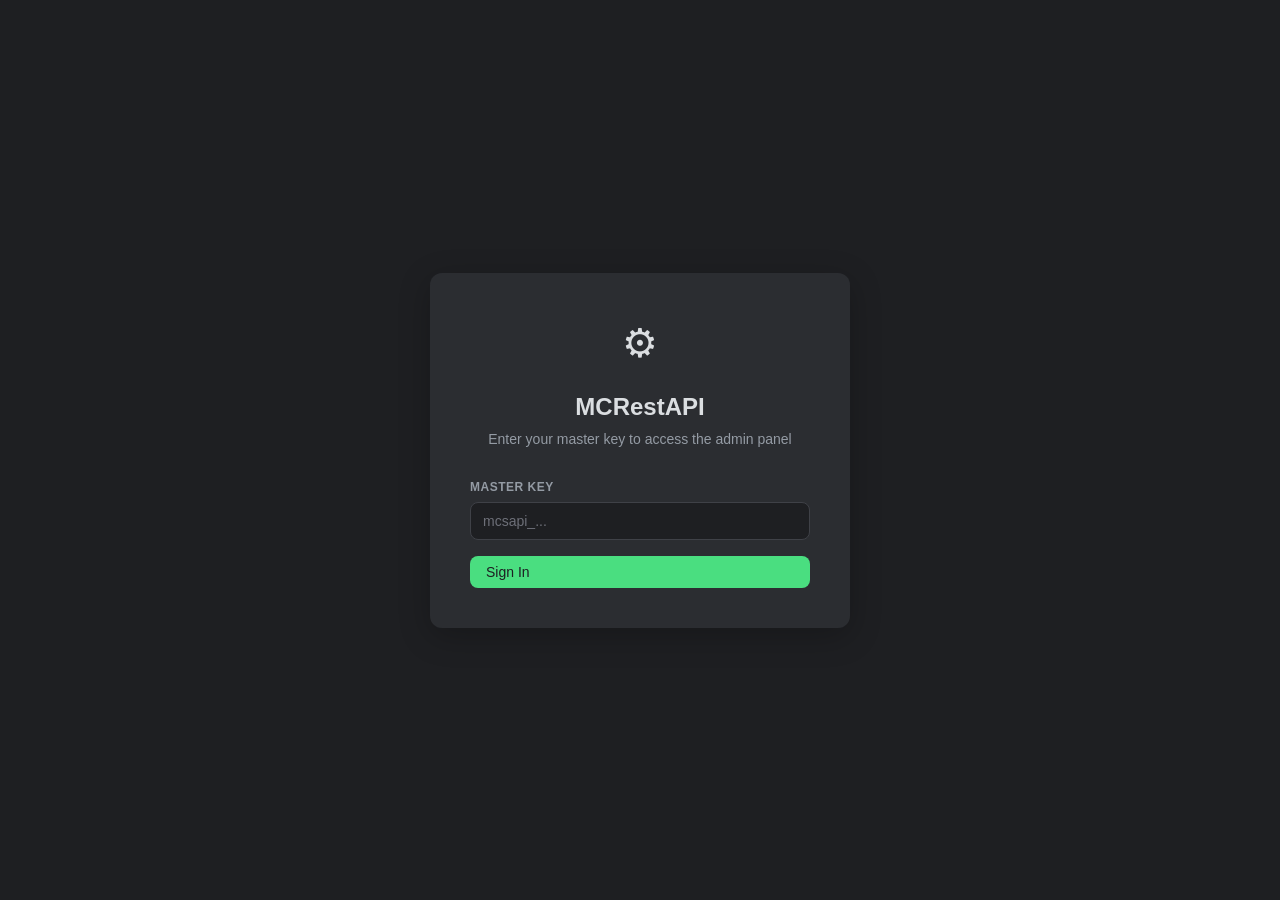
==== src/main/resources/assets/mcrestapi/admin/index.html @ 34cde66f "feat: add admin dashboard with multi-key auth, CORS and permissions - Multi-key system with SHA-256 " ====
<!DOCTYPE html>
<html lang="en">
<head>
  <meta charset="UTF-8">
  <meta name="viewport" content="width=device-width, initial-scale=1.0">
  <title>MCRestAPI — Admin</title>
  <link rel="stylesheet" href="style.css">
</head>
<body>

  <!-- Login Screen -->
  <div id="login-screen" class="login-screen">
    <div class="login-card">
      <div class="logo">&#9881;</div>
      <h1>MCRestAPI</h1>
      <p class="subtitle">Enter your master key to access the admin panel</p>
      <div class="form-group">
        <label for="master-key-input">Master Key</label>
        <input type="password" id="master-key-input" class="form-input" placeholder="mcsapi_..." autocomplete="off">
      </div>
      <button id="login-btn" class="btn btn-primary" style="width:100%">Sign In</button>
    </div>
  </div>

  <!-- App Layout -->
  <div id="app" class="app-layout hidden">
    <aside class="sidebar">
      <div class="sidebar-header">
        <span class="dot"></span>
        <h2>MCRestAPI</h2>
      </div>
      <nav class="sidebar-nav">
        <div class="sidebar-section">Management</div>
        <div class="nav-item active" data-page="keys">
          <span class="icon">&#128273;</span>
          <span>API Keys</span>
        </div>
        <div class="nav-item" data-page="cors">
          <span class="icon">&#127760;</span>
          <span>CORS</span>
        </div>
        <div class="nav-item" data-page="settings">
          <span class="icon">&#9881;</span>
          <span>Settings</span>
        </div>
      </nav>
      <div class="sidebar-footer">
        <button id="logout-btn" class="btn-logout">Sign Out</button>
      </div>
    </aside>

    <div class="main-content">
      <div class="main-header">
        <h1 id="page-title">API Keys</h1>
        <span id="page-badge" class="badge"></span>
      </div>

      <div class="content-area">

        <!-- Keys Page -->
        <div id="page-keys" class="page">
          <div class="card">
            <div class="card-header">
              <h3>API Keys</h3>
              <button id="create-key-btn" class="btn btn-primary btn-sm">+ Create Key</button>
            </div>
            <div class="table-container">
              <table>
                <thead>
                  <tr>
                    <th>Name</th>
                    <th>ID</th>
                    <th>Permissions</th>
                    <th>Created</th>
                    <th></th>
                  </tr>
                </thead>
                <tbody id="keys-table-body"></tbody>
              </table>
            </div>
            <div id="keys-empty" class="empty-state hidden">No API keys yet. Create one to get started.</div>
          </div>
        </div>

        <!-- CORS Page -->
        <div id="page-cors" class="page hidden">
          <div class="card">
            <div class="card-header">
              <h3>CORS Settings</h3>
            </div>
            <div class="toggle-row">
              <div>
                <div class="toggle-label">Enable CORS</div>
                <div class="toggle-desc">Allow cross-origin requests from specified origins</div>
              </div>
              <label class="toggle">
                <input type="checkbox" id="cors-toggle">
                <span class="toggle-slider"></span>
              </label>
            </div>
          </div>
          <div class="card">
            <div class="card-header">
              <h3>Allowed Origins</h3>
            </div>
            <div class="inline-form" style="margin-bottom: 16px;">
              <input type="text" id="cors-origin-input" class="form-input" placeholder="https://example.com">
              <button id="add-origin-btn" class="btn btn-primary btn-sm">Add</button>
            </div>
            <div id="cors-origins-list"></div>
            <div id="cors-empty" class="empty-state hidden">No origins configured. Add one above.</div>
          </div>
        </div>

        <!-- Settings Page -->
        <div id="page-settings" class="page hidden">
          <div class="card">
            <div class="card-header">
              <h3>Server Settings</h3>
            </div>
            <div class="toggle-row">
              <div>
                <div class="toggle-label">Swagger UI</div>
                <div class="toggle-desc">Enable the API documentation interface at /api/docs</div>
              </div>
              <label class="toggle">
                <input type="checkbox" id="swagger-toggle">
                <span class="toggle-slider"></span>
              </label>
            </div>
          </div>
          <div class="card">
            <div class="card-header">
              <h3>Server Info</h3>
            </div>
            <div id="settings-info"></div>
          </div>
        </div>

      </div>
    </div>
  </div>

  <!-- Create Key Modal -->
  <div id="create-key-modal" class="modal-overlay hidden">
    <div class="modal">
      <h2>Create API Key</h2>
      <div class="form-group">
        <label for="new-key-name">Name</label>
        <input type="text" id="new-key-name" class="form-input" placeholder="e.g. Dashboard, Bot...">
      </div>
      <div class="form-group">
        <label>Permissions</label>
        <div class="checkbox-group">
          <label class="checkbox-item">
            <input type="checkbox" value="*" id="perm-all"> All (*)
          </label>
          <label class="checkbox-item">
            <input type="checkbox" value="server.read" class="perm-single"> server.read
          </label>
          <label class="checkbox-item">
            <input type="checkbox" value="players.read" class="perm-single"> players.read
          </label>
          <label class="checkbox-item">
            <input type="checkbox" value="world.read" class="perm-single"> world.read
          </label>
          <label class="checkbox-item">
            <input type="checkbox" value="chat.read" class="perm-single"> chat.read
          </label>
          <label class="checkbox-item">
            <input type="checkbox" value="chat.stream" class="perm-single"> chat.stream
          </label>
          <label class="checkbox-item">
            <input type="checkbox" value="command.execute" class="perm-single"> command.execute
          </label>
        </div>
      </div>
      <div class="modal-actions">
        <button id="cancel-create-btn" class="btn btn-ghost">Cancel</button>
        <button id="confirm-create-btn" class="btn btn-primary">Create</button>
      </div>
    </div>
  </div>

  <!-- Key Created Modal -->
  <div id="key-created-modal" class="modal-overlay hidden">
    <div class="modal">
      <h2>Key Created</h2>
      <p class="text-muted">Copy this key now. It will not be shown again.</p>
      <div class="key-reveal">
        <code id="created-key-value"></code>
        <button class="btn btn-ghost btn-sm btn-copy" onclick="copyCreatedKey()">Copy</button>
      </div>
      <div class="modal-actions">
        <button id="close-created-btn" class="btn btn-primary">Done</button>
      </div>
    </div>
  </div>

  <!-- Edit Key Modal -->
  <div id="edit-key-modal" class="modal-overlay hidden">
    <div class="modal">
      <h2>Edit API Key</h2>
      <input type="hidden" id="edit-key-id">
      <div class="form-group">
        <label for="edit-key-name">Name</label>
        <input type="text" id="edit-key-name" class="form-input">
      </div>
      <div class="form-group">
        <label>Permissions</label>
        <div class="checkbox-group" id="edit-perms-group">
          <label class="checkbox-item">
            <input type="checkbox" value="*" id="edit-perm-all"> All (*)
          </label>
          <label class="checkbox-item">
            <input type="checkbox" value="server.read" class="edit-perm-single"> server.read
          </label>
          <label class="checkbox-item">
            <input type="checkbox" value="players.read" class="edit-perm-single"> players.read
          </label>
          <label class="checkbox-item">
            <input type="checkbox" value="world.read" class="edit-perm-single"> world.read
          </label>
          <label class="checkbox-item">
            <input type="checkbox" value="chat.read" class="edit-perm-single"> chat.read
          </label>
          <label class="checkbox-item">
            <input type="checkbox" value="chat.stream" class="edit-perm-single"> chat.stream
          </label>
          <label class="checkbox-item">
            <input type="checkbox" value="command.execute" class="edit-perm-single"> command.execute
          </label>
        </div>
      </div>
      <div class="modal-actions">
        <button id="cancel-edit-btn" class="btn btn-ghost">Cancel</button>
        <button id="confirm-edit-btn" class="btn btn-primary">Save</button>
      </div>
    </div>
  </div>

  <div class="toast-container" id="toast-container"></div>

  <script src="app.js"></script>
</body>
</html>
---- src/main/resources/assets/mcrestapi/admin/style.css ----
* {
  margin: 0;
  padding: 0;
  box-sizing: border-box;
}

:root {
  --bg-primary: #313338;
  --bg-secondary: #2b2d31;
  --bg-tertiary: #1e1f22;
  --bg-hover: #383a40;
  --bg-active: #404249;
  --text-primary: #dbdee1;
  --text-secondary: #949ba4;
  --text-muted: #6d6f78;
  --accent: #4ade80;
  --accent-hover: #22c55e;
  --accent-dim: rgba(74, 222, 128, 0.12);
  --danger: #ed4245;
  --danger-hover: #c93b3e;
  --warning: #fee75c;
  --border: #3f4147;
  --input-bg: #1e1f22;
  --shadow: rgba(0, 0, 0, 0.24);
  --radius: 8px;
  --radius-lg: 12px;
}

body {
  font-family: 'Segoe UI', 'Helvetica Neue', Arial, sans-serif;
  background: var(--bg-primary);
  color: var(--text-primary);
  min-height: 100vh;
  line-height: 1.5;
}

/* ─── Login Screen ────────────────────────── */

.login-screen {
  display: flex;
  align-items: center;
  justify-content: center;
  min-height: 100vh;
  background: var(--bg-tertiary);
}

.login-card {
  background: var(--bg-secondary);
  border-radius: var(--radius-lg);
  padding: 40px;
  width: 420px;
  box-shadow: 0 8px 32px var(--shadow);
}

.login-card h1 {
  font-size: 24px;
  font-weight: 700;
  text-align: center;
  margin-bottom: 4px;
}

.login-card .subtitle {
  color: var(--text-secondary);
  text-align: center;
  font-size: 14px;
  margin-bottom: 28px;
}

.login-card .logo {
  text-align: center;
  font-size: 40px;
  margin-bottom: 16px;
}

/* ─── Layout ──────────────────────────────── */

.app-layout {
  display: flex;
  min-height: 100vh;
}

.sidebar {
  width: 240px;
  background: var(--bg-secondary);
  display: flex;
  flex-direction: column;
  flex-shrink: 0;
}

.sidebar-header {
  padding: 16px;
  border-bottom: 1px solid var(--border);
  display: flex;
  align-items: center;
  gap: 10px;
  height: 56px;
}

.sidebar-header h2 {
  font-size: 15px;
  font-weight: 700;
  white-space: nowrap;
  overflow: hidden;
  text-overflow: ellipsis;
}

.sidebar-header .dot {
  width: 10px;
  height: 10px;
  border-radius: 50%;
  background: var(--accent);
  flex-shrink: 0;
}

.sidebar-nav {
  padding: 8px;
  flex: 1;
}

.sidebar-section {
  color: var(--text-muted);
  font-size: 11px;
  font-weight: 700;
  text-transform: uppercase;
  letter-spacing: 0.5px;
  padding: 16px 8px 4px;
}

.nav-item {
  display: flex;
  align-items: center;
  gap: 10px;
  padding: 8px 12px;
  border-radius: var(--radius);
  cursor: pointer;
  color: var(--text-secondary);
  font-size: 14px;
  font-weight: 500;
  transition: background 0.12s, color 0.12s;
}

.nav-item:hover {
  background: var(--bg-hover);
  color: var(--text-primary);
}

.nav-item.active {
  background: var(--bg-active);
  color: var(--text-primary);
}

.nav-item .icon {
  font-size: 18px;
  width: 24px;
  text-align: center;
  flex-shrink: 0;
}

.sidebar-footer {
  padding: 12px 16px;
  border-top: 1px solid var(--border);
}

.btn-logout {
  width: 100%;
  padding: 8px;
  background: transparent;
  border: 1px solid var(--border);
  border-radius: var(--radius);
  color: var(--text-secondary);
  font-size: 13px;
  cursor: pointer;
  transition: background 0.12s, color 0.12s, border-color 0.12s;
}

.btn-logout:hover {
  background: var(--danger);
  border-color: var(--danger);
  color: white;
}

/* ─── Main Content ────────────────────────── */

.main-content {
  flex: 1;
  display: flex;
  flex-direction: column;
  min-width: 0;
}

.main-header {
  height: 56px;
  padding: 0 24px;
  border-bottom: 1px solid var(--border);
  display: flex;
  align-items: center;
  gap: 12px;
  flex-shrink: 0;
}

.main-header h1 {
  font-size: 16px;
  font-weight: 700;
}

.main-header .badge {
  background: var(--accent-dim);
  color: var(--accent);
  font-size: 11px;
  font-weight: 700;
  padding: 2px 8px;
  border-radius: 99px;
}

.content-area {
  flex: 1;
  padding: 24px;
  overflow-y: auto;
}

/* ─── Cards ───────────────────────────────── */

.card {
  background: var(--bg-secondary);
  border-radius: var(--radius-lg);
  padding: 20px;
  margin-bottom: 16px;
  box-shadow: 0 1px 4px var(--shadow);
}

.card-header {
  display: flex;
  align-items: center;
  justify-content: space-between;
  margin-bottom: 16px;
}

.card-header h3 {
  font-size: 14px;
  font-weight: 700;
  text-transform: uppercase;
  letter-spacing: 0.5px;
  color: var(--text-secondary);
}

/* ─── Forms ───────────────────────────────── */

.form-group {
  margin-bottom: 16px;
}

.form-group label {
  display: block;
  font-size: 12px;
  font-weight: 700;
  text-transform: uppercase;
  letter-spacing: 0.5px;
  color: var(--text-secondary);
  margin-bottom: 6px;
}

.form-input {
  width: 100%;
  padding: 10px 12px;
  background: var(--input-bg);
  border: 1px solid var(--border);
  border-radius: var(--radius);
  color: var(--text-primary);
  font-size: 14px;
  font-family: inherit;
  outline: none;
  transition: border-color 0.2s;
}

.form-input:focus {
  border-color: var(--accent);
}

.form-input::placeholder {
  color: var(--text-muted);
}

/* ─── Buttons ─────────────────────────────── */

.btn {
  padding: 8px 16px;
  border-radius: var(--radius);
  font-size: 14px;
  font-weight: 500;
  font-family: inherit;
  border: none;
  cursor: pointer;
  transition: background 0.12s, opacity 0.12s;
  display: inline-flex;
  align-items: center;
  gap: 6px;
}

.btn:disabled {
  opacity: 0.5;
  cursor: not-allowed;
}

.btn-primary {
  background: var(--accent);
  color: #1e1f22;
}

.btn-primary:hover:not(:disabled) {
  background: var(--accent-hover);
}

.btn-danger {
  background: var(--danger);
  color: white;
}

.btn-danger:hover:not(:disabled) {
  background: var(--danger-hover);
}

.btn-ghost {
  background: transparent;
  color: var(--text-secondary);
  border: 1px solid var(--border);
}

.btn-ghost:hover:not(:disabled) {
  background: var(--bg-hover);
  color: var(--text-primary);
}

.btn-sm {
  padding: 5px 10px;
  font-size: 12px;
}

/* ─── Table ───────────────────────────────── */

.table-container {
  overflow-x: auto;
}

table {
  width: 100%;
  border-collapse: collapse;
}

th {
  text-align: left;
  font-size: 11px;
  font-weight: 700;
  text-transform: uppercase;
  letter-spacing: 0.5px;
  color: var(--text-muted);
  padding: 8px 12px;
  border-bottom: 1px solid var(--border);
}

td {
  padding: 12px;
  border-bottom: 1px solid var(--border);
  font-size: 14px;
}

tr:last-child td {
  border-bottom: none;
}

tr:hover td {
  background: var(--bg-hover);
}

/* ─── Tags / Permissions ──────────────────── */

.tag {
  display: inline-block;
  padding: 2px 8px;
  border-radius: 99px;
  font-size: 12px;
  font-weight: 500;
  background: var(--accent-dim);
  color: var(--accent);
  margin: 2px;
}

.tag.wildcard {
  background: rgba(254, 231, 92, 0.12);
  color: var(--warning);
}

/* ─── Toggle Switch ───────────────────────── */

.toggle-row {
  display: flex;
  align-items: center;
  justify-content: space-between;
  padding: 12px 0;
}

.toggle-row + .toggle-row {
  border-top: 1px solid var(--border);
}

.toggle-label {
  font-size: 14px;
  font-weight: 500;
}

.toggle-desc {
  font-size: 12px;
  color: var(--text-secondary);
  margin-top: 2px;
}

.toggle {
  position: relative;
  width: 44px;
  height: 24px;
  flex-shrink: 0;
}

.toggle input {
  opacity: 0;
  width: 0;
  height: 0;
}

.toggle-slider {
  position: absolute;
  inset: 0;
  background: var(--bg-active);
  border-radius: 99px;
  cursor: pointer;
  transition: background 0.2s;
}

.toggle-slider::before {
  content: '';
  position: absolute;
  width: 18px;
  height: 18px;
  left: 3px;
  bottom: 3px;
  background: white;
  border-radius: 50%;
  transition: transform 0.2s;
}

.toggle input:checked + .toggle-slider {
  background: var(--accent);
}

.toggle input:checked + .toggle-slider::before {
  transform: translateX(20px);
}

/* ─── Origin list ─────────────────────────── */

.origin-item {
  display: flex;
  align-items: center;
  justify-content: space-between;
  padding: 10px 12px;
  background: var(--bg-tertiary);
  border-radius: var(--radius);
  margin-bottom: 8px;
  font-size: 14px;
  font-family: 'SF Mono', 'Consolas', monospace;
}

/* ─── Modal ───────────────────────────────── */

.modal-overlay {
  position: fixed;
  inset: 0;
  background: rgba(0, 0, 0, 0.6);
  display: flex;
  align-items: center;
  justify-content: center;
  z-index: 1000;
}

.modal {
  background: var(--bg-secondary);
  border-radius: var(--radius-lg);
  padding: 24px;
  width: 480px;
  max-width: 90vw;
  box-shadow: 0 16px 48px var(--shadow);
}

.modal h2 {
  font-size: 18px;
  font-weight: 700;
  margin-bottom: 16px;
}

.modal-actions {
  display: flex;
  gap: 8px;
  justify-content: flex-end;
  margin-top: 20px;
}

/* ─── Key reveal ──────────────────────────── */

.key-reveal {
  background: var(--bg-tertiary);
  border: 1px solid var(--accent);
  border-radius: var(--radius);
  padding: 12px 16px;
  margin: 12px 0;
  display: flex;
  align-items: center;
  justify-content: space-between;
  gap: 12px;
}

.key-reveal code {
  font-family: 'SF Mono', 'Consolas', monospace;
  font-size: 13px;
  color: var(--accent);
  word-break: break-all;
}

.key-reveal .btn-copy {
  flex-shrink: 0;
}

/* ─── Checkbox group ──────────────────────── */

.checkbox-group {
  display: flex;
  flex-wrap: wrap;
  gap: 8px;
}

.checkbox-item {
  display: flex;
  align-items: center;
  gap: 6px;
  padding: 6px 12px;
  background: var(--bg-tertiary);
  border-radius: var(--radius);
  cursor: pointer;
  font-size: 13px;
  transition: background 0.12s;
}

.checkbox-item:hover {
  background: var(--bg-hover);
}

.checkbox-item input[type="checkbox"] {
  accent-color: var(--accent);
  width: 16px;
  height: 16px;
}

/* ─── Toast ───────────────────────────────── */

.toast-container {
  position: fixed;
  bottom: 24px;
  right: 24px;
  z-index: 2000;
  display: flex;
  flex-direction: column;
  gap: 8px;
}

.toast {
  padding: 12px 20px;
  border-radius: var(--radius);
  font-size: 14px;
  font-weight: 500;
  box-shadow: 0 4px 16px var(--shadow);
  animation: toastIn 0.3s ease;
}

.toast.success {
  background: var(--accent);
  color: #1e1f22;
}

.toast.error {
  background: var(--danger);
  color: white;
}

@keyframes toastIn {
  from {
    opacity: 0;
    transform: translateY(12px);
  }
  to {
    opacity: 1;
    transform: translateY(0);
  }
}

/* ─── Empty state ─────────────────────────── */

.empty-state {
  text-align: center;
  padding: 40px 20px;
  color: var(--text-muted);
  font-size: 14px;
}

/* ─── Utilities ───────────────────────────── */

.hidden {
  display: none !important;
}

.mono {
  font-family: 'SF Mono', 'Consolas', monospace;
}

.text-muted {
  color: var(--text-secondary);
  font-size: 12px;
}

.mt-8 {
  margin-top: 8px;
}

.inline-form {
  display: flex;
  gap: 8px;
}

.inline-form .form-input {
  flex: 1;
}
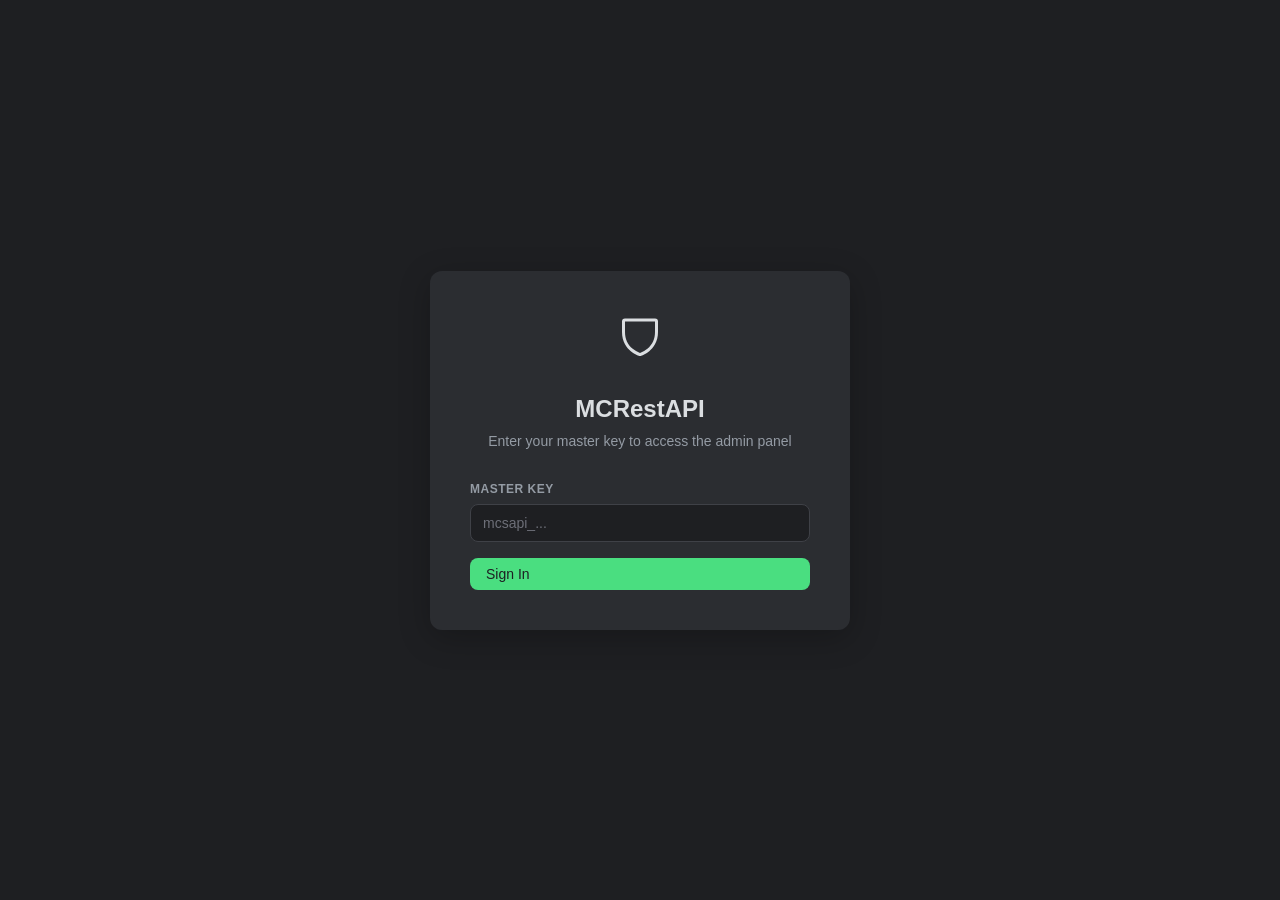
==== commit 0612730d: "style: add Phosphor icons, favicon and dashboard polish" ====
--- a/src/main/resources/assets/mcrestapi/admin/index.html
+++ b/src/main/resources/assets/mcrestapi/admin/index.html
@@ -4,6 +4,7 @@
   <meta charset="UTF-8">
   <meta name="viewport" content="width=device-width, initial-scale=1.0">
   <title>MCRestAPI — Admin</title>
+  <link rel="icon" type="image/png" href="favicon.png">
   <link rel="stylesheet" href="style.css">
 </head>
 <body>
@@ -11,7 +12,7 @@
   <!-- Login Screen -->
   <div id="login-screen" class="login-screen">
     <div class="login-card">
-      <div class="logo">&#9881;</div>
+      <div class="logo"><svg xmlns="http://www.w3.org/2000/svg" width="48" height="48" fill="currentColor" viewBox="0 0 256 256"><path d="M208,40H48A16,16,0,0,0,32,56v56c0,52.72,25.52,84.67,46.93,102.19,23.06,18.86,46,25.27,47,25.53a8,8,0,0,0,4.2,0c1-.26,23.91-6.67,47-25.53C198.48,196.67,224,164.72,224,112V56A16,16,0,0,0,208,40Zm0,72c0,37.07-13.66,67.16-40.6,89.42A129.3,129.3,0,0,1,128,223.62a128.25,128.25,0,0,1-38.92-21.81C61.82,179.51,48,149.3,48,112l0-56,160,0Z"></path></svg></div>
       <h1>MCRestAPI</h1>
       <p class="subtitle">Enter your master key to access the admin panel</p>
       <div class="form-group">
@@ -32,20 +33,20 @@
       <nav class="sidebar-nav">
         <div class="sidebar-section">Management</div>
         <div class="nav-item active" data-page="keys">
-          <span class="icon">&#128273;</span>
+          <span class="icon"><svg xmlns="http://www.w3.org/2000/svg" width="18" height="18" fill="currentColor" viewBox="0 0 256 256"><path d="M216.57,39.43A80,80,0,0,0,83.91,120.78L28.69,176A15.86,15.86,0,0,0,24,187.31V216a16,16,0,0,0,16,16H72a8,8,0,0,0,8-8V208H96a8,8,0,0,0,8-8V184h16a8,8,0,0,0,5.66-2.34l9.56-9.57A79.73,79.73,0,0,0,160,176h.1A80,80,0,0,0,216.57,39.43ZM224,98.1c-1.09,34.09-29.75,61.86-63.89,61.9H160a63.7,63.7,0,0,1-23.65-4.51,8,8,0,0,0-8.84,1.68L116.69,168H96a8,8,0,0,0-8,8v16H72a8,8,0,0,0-8,8v16H40V187.31l58.83-58.82a8,8,0,0,0,1.68-8.84A63.72,63.72,0,0,1,96,95.92c0-34.14,27.81-62.8,61.9-63.89A64,64,0,0,1,224,98.1ZM192,76a12,12,0,1,1-12-12A12,12,0,0,1,192,76Z"></path></svg></span>
           <span>API Keys</span>
         </div>
         <div class="nav-item" data-page="cors">
-          <span class="icon">&#127760;</span>
+          <span class="icon"><svg xmlns="http://www.w3.org/2000/svg" width="18" height="18" fill="currentColor" viewBox="0 0 256 256"><path d="M128,24h0A104,104,0,1,0,232,128,104.12,104.12,0,0,0,128,24Zm88,104a87.61,87.61,0,0,1-3.33,24H174.16a157.44,157.44,0,0,0,0-48h38.51A87.61,87.61,0,0,1,216,128ZM102,168H154a115.11,115.11,0,0,1-26,45A115.27,115.27,0,0,1,102,168Zm-3.9-16a140.84,140.84,0,0,1,0-48h59.88a140.84,140.84,0,0,1,0,48ZM40,128a87.61,87.61,0,0,1,3.33-24H81.84a157.44,157.44,0,0,0,0,48H43.33A87.61,87.61,0,0,1,40,128ZM154,88H102a115.11,115.11,0,0,1,26-45A115.27,115.27,0,0,1,154,88Zm52.33,0H170.71a135.28,135.28,0,0,0-22.3-45.6A88.29,88.29,0,0,1,206.37,88ZM107.59,42.4A135.28,135.28,0,0,0,85.29,88H49.63A88.29,88.29,0,0,1,107.59,42.4ZM49.63,168H85.29a135.28,135.28,0,0,0,22.3,45.6A88.29,88.29,0,0,1,49.63,168Zm98.78,45.6a135.28,135.28,0,0,0,22.3-45.6h35.66A88.29,88.29,0,0,1,148.41,213.6Z"></path></svg></span>
           <span>CORS</span>
         </div>
         <div class="nav-item" data-page="settings">
-          <span class="icon">&#9881;</span>
+          <span class="icon"><svg xmlns="http://www.w3.org/2000/svg" width="18" height="18" fill="currentColor" viewBox="0 0 256 256"><path d="M128,80a48,48,0,1,0,48,48A48.05,48.05,0,0,0,128,80Zm0,80a32,32,0,1,1,32-32A32,32,0,0,1,128,160Zm88-29.84q.06-2.16,0-4.32l14.92-18.64a8,8,0,0,0,1.48-7.06,107.21,107.21,0,0,0-10.88-26.25,8,8,0,0,0-6-3.93l-23.72-2.64q-1.48-1.56-3-3L186,40.54a8,8,0,0,0-3.94-6,107.71,107.71,0,0,0-26.25-10.87,8,8,0,0,0-7.06,1.49L130.16,40Q128,40,125.84,40L107.2,25.11a8,8,0,0,0-7.06-1.48A107.6,107.6,0,0,0,73.89,34.51a8,8,0,0,0-3.93,6L67.32,64.27q-1.56,1.49-3,3L40.54,70a8,8,0,0,0-6,3.94,107.71,107.71,0,0,0-10.87,26.25,8,8,0,0,0,1.49,7.06L40,125.84Q40,128,40,130.16L25.11,148.8a8,8,0,0,0-1.48,7.06,107.21,107.21,0,0,0,10.88,26.25,8,8,0,0,0,6,3.93l23.72,2.64q1.49,1.56,3,3L70,215.46a8,8,0,0,0,3.94,6,107.71,107.71,0,0,0,26.25,10.87,8,8,0,0,0,7.06-1.49L125.84,216q2.16.06,4.32,0l18.64,14.92a8,8,0,0,0,7.06,1.48,107.21,107.21,0,0,0,26.25-10.88,8,8,0,0,0,3.93-6l2.64-23.72q1.56-1.48,3-3L215.46,186a8,8,0,0,0,6-3.94,107.71,107.71,0,0,0,10.87-26.25,8,8,0,0,0-1.49-7.06Zm-16.1-6.5a73.93,73.93,0,0,1,0,8.68,8,8,0,0,0,1.74,5.48l14.19,17.73a91.57,91.57,0,0,1-6.23,15L187,173.11a8,8,0,0,0-5.1,2.64,74.11,74.11,0,0,1-6.14,6.14,8,8,0,0,0-2.64,5.1l-2.51,22.58a91.32,91.32,0,0,1-15,6.23l-17.74-14.19a8,8,0,0,0-5-1.75h-.48a73.93,73.93,0,0,1-8.68,0,8,8,0,0,0-5.48,1.74L100.45,215.8a91.57,91.57,0,0,1-15-6.23L82.89,187a8,8,0,0,0-2.64-5.1,74.11,74.11,0,0,1-6.14-6.14,8,8,0,0,0-5.1-2.64L46.43,170.6a91.32,91.32,0,0,1-6.23-15l14.19-17.74a8,8,0,0,0,1.74-5.48,73.93,73.93,0,0,1,0-8.68,8,8,0,0,0-1.74-5.48L40.2,100.45a91.57,91.57,0,0,1,6.23-15L69,82.89a8,8,0,0,0,5.1-2.64,74.11,74.11,0,0,1,6.14-6.14A8,8,0,0,0,82.89,69L85.4,46.43a91.32,91.32,0,0,1,15-6.23l17.74,14.19a8,8,0,0,0,5.48,1.74,73.93,73.93,0,0,1,8.68,0,8,8,0,0,0,5.48-1.74L155.55,40.2a91.57,91.57,0,0,1,15,6.23L173.11,69a8,8,0,0,0,2.64,5.1,74.11,74.11,0,0,1,6.14,6.14,8,8,0,0,0,5.1,2.64l22.58,2.51a91.32,91.32,0,0,1,6.23,15l-14.19,17.74A8,8,0,0,0,199.87,123.66Z"></path></svg></span>
           <span>Settings</span>
         </div>
       </nav>
       <div class="sidebar-footer">
-        <button id="logout-btn" class="btn-logout">Sign Out</button>
+        <button id="logout-btn" class="btn-logout"><svg xmlns="http://www.w3.org/2000/svg" width="14" height="14" fill="currentColor" viewBox="0 0 256 256"><path d="M120,216a8,8,0,0,1-8,8H48a8,8,0,0,1-8-8V40a8,8,0,0,1,8-8h64a8,8,0,0,1,0,16H56V208h56A8,8,0,0,1,120,216Zm109.66-93.66-40-40a8,8,0,0,0-11.32,11.32L204.69,120H112a8,8,0,0,0,0,16h92.69l-26.35,26.34a8,8,0,0,0,11.32,11.32l40-40A8,8,0,0,0,229.66,122.34Z"></path></svg> Sign Out</button>
       </div>
     </aside>
 
@@ -62,7 +63,7 @@
           <div class="card">
             <div class="card-header">
               <h3>API Keys</h3>
-              <button id="create-key-btn" class="btn btn-primary btn-sm">+ Create Key</button>
+              <button id="create-key-btn" class="btn btn-primary btn-sm"><svg xmlns="http://www.w3.org/2000/svg" width="14" height="14" fill="currentColor" viewBox="0 0 256 256"><path d="M224,128a8,8,0,0,1-8,8H136v80a8,8,0,0,1-16,0V136H40a8,8,0,0,1,0-16h80V40a8,8,0,0,1,16,0v80h80A8,8,0,0,1,224,128Z"></path></svg> Create Key</button>
             </div>
             <div class="table-container">
               <table>
@@ -189,7 +190,7 @@
       <p class="text-muted">Copy this key now. It will not be shown again.</p>
       <div class="key-reveal">
         <code id="created-key-value"></code>
-        <button class="btn btn-ghost btn-sm btn-copy" onclick="copyCreatedKey()">Copy</button>
+        <button class="btn btn-ghost btn-sm btn-copy" onclick="copyCreatedKey()"><svg xmlns="http://www.w3.org/2000/svg" width="14" height="14" fill="currentColor" viewBox="0 0 256 256"><path d="M216,32H88a8,8,0,0,0-8,8V80H40a8,8,0,0,0-8,8V216a8,8,0,0,0,8,8H168a8,8,0,0,0,8-8V176h40a8,8,0,0,0,8-8V40A8,8,0,0,0,216,32ZM160,208H48V96H160Zm48-48H176V88a8,8,0,0,0-8-8H96V48H208Z"></path></svg> Copy</button>
       </div>
       <div class="modal-actions">
         <button id="close-created-btn" class="btn btn-primary">Done</button>
--- a/src/main/resources/assets/mcrestapi/admin/style.css
+++ b/src/main/resources/assets/mcrestapi/admin/style.css
@@ -171,6 +171,10 @@
   font-size: 13px;
   cursor: pointer;
   transition: background 0.12s, color 0.12s, border-color 0.12s;
+  display: inline-flex;
+  align-items: center;
+  justify-content: center;
+  gap: 6px;
 }
 
 .btn-logout:hover {
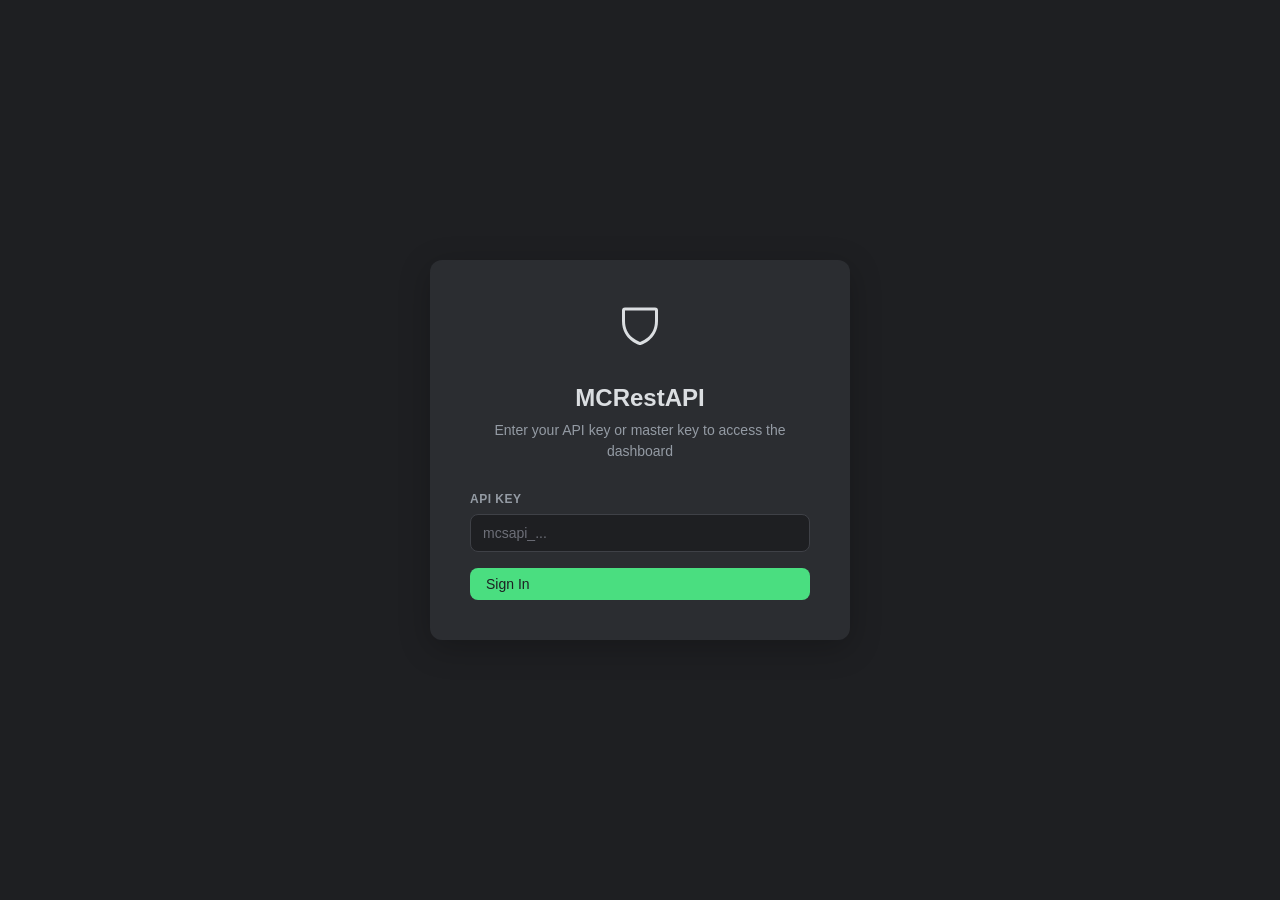
==== commit 052870e3: "feat: add full monitoring dashboard with server stats, players, world, chat and console - Add dashbo" ====
--- a/src/main/resources/assets/mcrestapi/admin/index.html
+++ b/src/main/resources/assets/mcrestapi/admin/index.html
@@ -3,9 +3,12 @@
 <head>
   <meta charset="UTF-8">
   <meta name="viewport" content="width=device-width, initial-scale=1.0">
-  <title>MCRestAPI — Admin</title>
+  <title>MCRestAPI — Dashboard</title>
   <link rel="icon" type="image/png" href="favicon.png">
-  <link rel="stylesheet" href="style.css">
+  <link rel="stylesheet" href="css/base.css">
+  <link rel="stylesheet" href="css/layout.css">
+  <link rel="stylesheet" href="css/components.css">
+  <link rel="stylesheet" href="css/pages.css">
 </head>
 <body>
 
@@ -14,9 +17,9 @@
     <div class="login-card">
       <div class="logo"><svg xmlns="http://www.w3.org/2000/svg" width="48" height="48" fill="currentColor" viewBox="0 0 256 256"><path d="M208,40H48A16,16,0,0,0,32,56v56c0,52.72,25.52,84.67,46.93,102.19,23.06,18.86,46,25.27,47,25.53a8,8,0,0,0,4.2,0c1-.26,23.91-6.67,47-25.53C198.48,196.67,224,164.72,224,112V56A16,16,0,0,0,208,40Zm0,72c0,37.07-13.66,67.16-40.6,89.42A129.3,129.3,0,0,1,128,223.62a128.25,128.25,0,0,1-38.92-21.81C61.82,179.51,48,149.3,48,112l0-56,160,0Z"></path></svg></div>
       <h1>MCRestAPI</h1>
-      <p class="subtitle">Enter your master key to access the admin panel</p>
-      <div class="form-group">
-        <label for="master-key-input">Master Key</label>
+      <p class="subtitle">Enter your API key or master key to access the dashboard</p>
+      <div class="form-group">
+        <label for="master-key-input">API Key</label>
         <input type="password" id="master-key-input" class="form-input" placeholder="mcsapi_..." autocomplete="off">
       </div>
       <button id="login-btn" class="btn btn-primary" style="width:100%">Sign In</button>
@@ -31,39 +34,88 @@
         <h2>MCRestAPI</h2>
       </div>
       <nav class="sidebar-nav">
-        <div class="sidebar-section">Management</div>
-        <div class="nav-item active" data-page="keys">
-          <span class="icon"><svg xmlns="http://www.w3.org/2000/svg" width="18" height="18" fill="currentColor" viewBox="0 0 256 256"><path d="M216.57,39.43A80,80,0,0,0,83.91,120.78L28.69,176A15.86,15.86,0,0,0,24,187.31V216a16,16,0,0,0,16,16H72a8,8,0,0,0,8-8V208H96a8,8,0,0,0,8-8V184h16a8,8,0,0,0,5.66-2.34l9.56-9.57A79.73,79.73,0,0,0,160,176h.1A80,80,0,0,0,216.57,39.43ZM224,98.1c-1.09,34.09-29.75,61.86-63.89,61.9H160a63.7,63.7,0,0,1-23.65-4.51,8,8,0,0,0-8.84,1.68L116.69,168H96a8,8,0,0,0-8,8v16H72a8,8,0,0,0-8,8v16H40V187.31l58.83-58.82a8,8,0,0,0,1.68-8.84A63.72,63.72,0,0,1,96,95.92c0-34.14,27.81-62.8,61.9-63.89A64,64,0,0,1,224,98.1ZM192,76a12,12,0,1,1-12-12A12,12,0,0,1,192,76Z"></path></svg></span>
+        <div class="sidebar-section">Monitoring</div>
+        <div class="nav-item active" data-page="dashboard">
+          <span class="icon"><svg xmlns="http://www.w3.org/2000/svg" width="18" height="18" fill="currentColor" viewBox="0 0 256 256"><path d="M136,80v43.37l36.88,20.48a8,8,0,1,1-7.76,14L124.24,134.4A8,8,0,0,1,120,128V80a8,8,0,0,1,16,0Zm-8-48A96,96,0,1,0,224,128,96.11,96.11,0,0,0,128,32Zm0,176a80,80,0,1,1,80-80A80.09,80.09,0,0,1,128,208Z"/></svg></span>
+          <span>Dashboard</span>
+        </div>
+        <div class="nav-item" data-page="players">
+          <span class="icon"><svg xmlns="http://www.w3.org/2000/svg" width="18" height="18" fill="currentColor" viewBox="0 0 256 256"><path d="M117.25,157.92a60,60,0,1,0-66.5,0A95.83,95.83,0,0,0,3.53,195.63a8,8,0,1,0,13.4,8.74,80,80,0,0,1,134.14,0,8,8,0,0,0,13.4-8.74A95.83,95.83,0,0,0,117.25,157.92ZM40,108a44,44,0,1,1,44,44A44.05,44.05,0,0,1,40,108Zm210.14,98.7a8,8,0,0,1-11.07-2.33A79.83,79.83,0,0,0,172,168a8,8,0,0,1,0-16,44,44,0,1,0-16.34-84.87,8,8,0,1,1-5.94-14.85,60,60,0,0,1,55.53,105.64,95.83,95.83,0,0,1,47.22,37.71A8,8,0,0,1,250.14,206.7Z"/></svg></span>
+          <span>Players</span>
+        </div>
+        <div class="nav-item" data-page="world">
+          <span class="icon"><svg xmlns="http://www.w3.org/2000/svg" width="18" height="18" fill="currentColor" viewBox="0 0 256 256"><path d="M128,24h0A104,104,0,1,0,232,128,104.12,104.12,0,0,0,128,24Zm88,104a87.61,87.61,0,0,1-3.33,24H174.16a157.44,157.44,0,0,0,0-48h38.51A87.61,87.61,0,0,1,216,128ZM102,168H154a115.11,115.11,0,0,1-26,45A115.27,115.27,0,0,1,102,168Zm-3.9-16a140.84,140.84,0,0,1,0-48h59.88a140.84,140.84,0,0,1,0,48ZM40,128a87.61,87.61,0,0,1,3.33-24H81.84a157.44,157.44,0,0,0,0,48H43.33A87.61,87.61,0,0,1,40,128ZM154,88H102a115.11,115.11,0,0,1,26-45A115.27,115.27,0,0,1,154,88Zm52.33,0H170.71a135.28,135.28,0,0,0-22.3-45.6A88.29,88.29,0,0,1,206.37,88ZM107.59,42.4A135.28,135.28,0,0,0,85.29,88H49.63A88.29,88.29,0,0,1,107.59,42.4ZM49.63,168H85.29a135.28,135.28,0,0,0,22.3,45.6A88.29,88.29,0,0,1,49.63,168Zm98.78,45.6a135.28,135.28,0,0,0,22.3-45.6h35.66A88.29,88.29,0,0,1,148.41,213.6Z"/></svg></span>
+          <span>World</span>
+        </div>
+
+        <div class="sidebar-section">Live</div>
+        <div class="nav-item" data-page="chat">
+          <span class="icon"><svg xmlns="http://www.w3.org/2000/svg" width="18" height="18" fill="currentColor" viewBox="0 0 256 256"><path d="M216,48H40A16,16,0,0,0,24,64V224a15.84,15.84,0,0,0,9.25,14.5A16.05,16.05,0,0,0,40,240a15.89,15.89,0,0,0,10.25-3.78l.09-.07L83,208H216a16,16,0,0,0,16-16V64A16,16,0,0,0,216,48ZM216,192H80a8,8,0,0,0-5.23,1.95L40,224V64H216Z"/></svg></span>
+          <span>Chat</span>
+        </div>
+        <div class="nav-item" data-page="console">
+          <span class="icon"><svg xmlns="http://www.w3.org/2000/svg" width="18" height="18" fill="currentColor" viewBox="0 0 256 256"><path d="M120,137,48.07,177.34a8,8,0,0,1-8.14-13.77L100.37,128,39.93,92.43a8,8,0,0,1,8.14-13.77L120,119V128ZM216,184H120a8,8,0,0,0,0,16h96a8,8,0,0,0,0-16Z"/></svg></span>
+          <span>Console</span>
+        </div>
+
+        <div class="sidebar-section">Administration</div>
+        <div class="nav-item" data-page="keys">
+          <span class="icon"><svg xmlns="http://www.w3.org/2000/svg" width="18" height="18" fill="currentColor" viewBox="0 0 256 256"><path d="M216.57,39.43A80,80,0,0,0,83.91,120.78L28.69,176A15.86,15.86,0,0,0,24,187.31V216a16,16,0,0,0,16,16H72a8,8,0,0,0,8-8V208H96a8,8,0,0,0,8-8V184h16a8,8,0,0,0,5.66-2.34l9.56-9.57A79.73,79.73,0,0,0,160,176h.1A80,80,0,0,0,216.57,39.43ZM224,98.1c-1.09,34.09-29.75,61.86-63.89,61.9H160a63.7,63.7,0,0,1-23.65-4.51,8,8,0,0,0-8.84,1.68L116.69,168H96a8,8,0,0,0-8,8v16H72a8,8,0,0,0-8,8v16H40V187.31l58.83-58.82a8,8,0,0,0,1.68-8.84A63.72,63.72,0,0,1,96,95.92c0-34.14,27.81-62.8,61.9-63.89A64,64,0,0,1,224,98.1ZM192,76a12,12,0,1,1-12-12A12,12,0,0,1,192,76Z"/></svg></span>
           <span>API Keys</span>
         </div>
         <div class="nav-item" data-page="cors">
-          <span class="icon"><svg xmlns="http://www.w3.org/2000/svg" width="18" height="18" fill="currentColor" viewBox="0 0 256 256"><path d="M128,24h0A104,104,0,1,0,232,128,104.12,104.12,0,0,0,128,24Zm88,104a87.61,87.61,0,0,1-3.33,24H174.16a157.44,157.44,0,0,0,0-48h38.51A87.61,87.61,0,0,1,216,128ZM102,168H154a115.11,115.11,0,0,1-26,45A115.27,115.27,0,0,1,102,168Zm-3.9-16a140.84,140.84,0,0,1,0-48h59.88a140.84,140.84,0,0,1,0,48ZM40,128a87.61,87.61,0,0,1,3.33-24H81.84a157.44,157.44,0,0,0,0,48H43.33A87.61,87.61,0,0,1,40,128ZM154,88H102a115.11,115.11,0,0,1,26-45A115.27,115.27,0,0,1,154,88Zm52.33,0H170.71a135.28,135.28,0,0,0-22.3-45.6A88.29,88.29,0,0,1,206.37,88ZM107.59,42.4A135.28,135.28,0,0,0,85.29,88H49.63A88.29,88.29,0,0,1,107.59,42.4ZM49.63,168H85.29a135.28,135.28,0,0,0,22.3,45.6A88.29,88.29,0,0,1,49.63,168Zm98.78,45.6a135.28,135.28,0,0,0,22.3-45.6h35.66A88.29,88.29,0,0,1,148.41,213.6Z"></path></svg></span>
+          <span class="icon"><svg xmlns="http://www.w3.org/2000/svg" width="18" height="18" fill="currentColor" viewBox="0 0 256 256"><path d="M128,24h0A104,104,0,1,0,232,128,104.12,104.12,0,0,0,128,24Zm88,104a87.61,87.61,0,0,1-3.33,24H174.16a157.44,157.44,0,0,0,0-48h38.51A87.61,87.61,0,0,1,216,128ZM102,168H154a115.11,115.11,0,0,1-26,45A115.27,115.27,0,0,1,102,168Zm-3.9-16a140.84,140.84,0,0,1,0-48h59.88a140.84,140.84,0,0,1,0,48ZM40,128a87.61,87.61,0,0,1,3.33-24H81.84a157.44,157.44,0,0,0,0,48H43.33A87.61,87.61,0,0,1,40,128ZM154,88H102a115.11,115.11,0,0,1,26-45A115.27,115.27,0,0,1,154,88Z"/></svg></span>
           <span>CORS</span>
         </div>
         <div class="nav-item" data-page="settings">
-          <span class="icon"><svg xmlns="http://www.w3.org/2000/svg" width="18" height="18" fill="currentColor" viewBox="0 0 256 256"><path d="M128,80a48,48,0,1,0,48,48A48.05,48.05,0,0,0,128,80Zm0,80a32,32,0,1,1,32-32A32,32,0,0,1,128,160Zm88-29.84q.06-2.16,0-4.32l14.92-18.64a8,8,0,0,0,1.48-7.06,107.21,107.21,0,0,0-10.88-26.25,8,8,0,0,0-6-3.93l-23.72-2.64q-1.48-1.56-3-3L186,40.54a8,8,0,0,0-3.94-6,107.71,107.71,0,0,0-26.25-10.87,8,8,0,0,0-7.06,1.49L130.16,40Q128,40,125.84,40L107.2,25.11a8,8,0,0,0-7.06-1.48A107.6,107.6,0,0,0,73.89,34.51a8,8,0,0,0-3.93,6L67.32,64.27q-1.56,1.49-3,3L40.54,70a8,8,0,0,0-6,3.94,107.71,107.71,0,0,0-10.87,26.25,8,8,0,0,0,1.49,7.06L40,125.84Q40,128,40,130.16L25.11,148.8a8,8,0,0,0-1.48,7.06,107.21,107.21,0,0,0,10.88,26.25,8,8,0,0,0,6,3.93l23.72,2.64q1.49,1.56,3,3L70,215.46a8,8,0,0,0,3.94,6,107.71,107.71,0,0,0,26.25,10.87,8,8,0,0,0,7.06-1.49L125.84,216q2.16.06,4.32,0l18.64,14.92a8,8,0,0,0,7.06,1.48,107.21,107.21,0,0,0,26.25-10.88,8,8,0,0,0,3.93-6l2.64-23.72q1.56-1.48,3-3L215.46,186a8,8,0,0,0,6-3.94,107.71,107.71,0,0,0,10.87-26.25,8,8,0,0,0-1.49-7.06Zm-16.1-6.5a73.93,73.93,0,0,1,0,8.68,8,8,0,0,0,1.74,5.48l14.19,17.73a91.57,91.57,0,0,1-6.23,15L187,173.11a8,8,0,0,0-5.1,2.64,74.11,74.11,0,0,1-6.14,6.14,8,8,0,0,0-2.64,5.1l-2.51,22.58a91.32,91.32,0,0,1-15,6.23l-17.74-14.19a8,8,0,0,0-5-1.75h-.48a73.93,73.93,0,0,1-8.68,0,8,8,0,0,0-5.48,1.74L100.45,215.8a91.57,91.57,0,0,1-15-6.23L82.89,187a8,8,0,0,0-2.64-5.1,74.11,74.11,0,0,1-6.14-6.14,8,8,0,0,0-5.1-2.64L46.43,170.6a91.32,91.32,0,0,1-6.23-15l14.19-17.74a8,8,0,0,0,1.74-5.48,73.93,73.93,0,0,1,0-8.68,8,8,0,0,0-1.74-5.48L40.2,100.45a91.57,91.57,0,0,1,6.23-15L69,82.89a8,8,0,0,0,5.1-2.64,74.11,74.11,0,0,1,6.14-6.14A8,8,0,0,0,82.89,69L85.4,46.43a91.32,91.32,0,0,1,15-6.23l17.74,14.19a8,8,0,0,0,5.48,1.74,73.93,73.93,0,0,1,8.68,0,8,8,0,0,0,5.48-1.74L155.55,40.2a91.57,91.57,0,0,1,15,6.23L173.11,69a8,8,0,0,0,2.64,5.1,74.11,74.11,0,0,1,6.14,6.14,8,8,0,0,0,5.1,2.64l22.58,2.51a91.32,91.32,0,0,1,6.23,15l-14.19,17.74A8,8,0,0,0,199.87,123.66Z"></path></svg></span>
+          <span class="icon"><svg xmlns="http://www.w3.org/2000/svg" width="18" height="18" fill="currentColor" viewBox="0 0 256 256"><path d="M128,80a48,48,0,1,0,48,48A48.05,48.05,0,0,0,128,80Zm0,80a32,32,0,1,1,32-32A32,32,0,0,1,128,160Zm88-29.84q.06-2.16,0-4.32l14.92-18.64a8,8,0,0,0,1.48-7.06,107.21,107.21,0,0,0-10.88-26.25,8,8,0,0,0-6-3.93l-23.72-2.64q-1.48-1.56-3-3L186,40.54a8,8,0,0,0-3.94-6,107.71,107.71,0,0,0-26.25-10.87,8,8,0,0,0-7.06,1.49L130.16,40Q128,40,125.84,40L107.2,25.11a8,8,0,0,0-7.06-1.48A107.6,107.6,0,0,0,73.89,34.51a8,8,0,0,0-3.93,6L67.32,64.27q-1.56,1.49-3,3L40.54,70a8,8,0,0,0-6,3.94,107.71,107.71,0,0,0-10.87,26.25,8,8,0,0,0,1.49,7.06L40,125.84Q40,128,40,130.16L25.11,148.8a8,8,0,0,0-1.48,7.06,107.21,107.21,0,0,0,10.88,26.25,8,8,0,0,0,6,3.93l23.72,2.64q1.49,1.56,3,3L70,215.46a8,8,0,0,0,3.94,6,107.71,107.71,0,0,0,26.25,10.87,8,8,0,0,0,7.06-1.49L125.84,216q2.16.06,4.32,0l18.64,14.92a8,8,0,0,0,7.06,1.48,107.21,107.21,0,0,0,26.25-10.88,8,8,0,0,0,3.93-6l2.64-23.72q1.56-1.48,3-3L215.46,186a8,8,0,0,0,6-3.94,107.71,107.71,0,0,0,10.87-26.25,8,8,0,0,0-1.49-7.06ZM199.87,123.66a73.93,73.93,0,0,1,0,8.68,8,8,0,0,0,1.74,5.48l14.19,17.73a91.57,91.57,0,0,1-6.23,15L187,173.11a8,8,0,0,0-5.1,2.64,74.11,74.11,0,0,1-6.14,6.14,8,8,0,0,0-2.64,5.1l-2.51,22.58a91.32,91.32,0,0,1-15,6.23l-17.74-14.19a8,8,0,0,0-5-1.75h-.48a73.93,73.93,0,0,1-8.68,0,8,8,0,0,0-5.48,1.74L100.45,215.8a91.57,91.57,0,0,1-15-6.23L82.89,187a8,8,0,0,0-2.64-5.1,74.11,74.11,0,0,1-6.14-6.14,8,8,0,0,0-5.1-2.64L46.43,170.6a91.32,91.32,0,0,1-6.23-15l14.19-17.74a8,8,0,0,0,1.74-5.48,73.93,73.93,0,0,1,0-8.68,8,8,0,0,0-1.74-5.48L40.2,100.45a91.57,91.57,0,0,1,6.23-15L69,82.89a8,8,0,0,0,5.1-2.64,74.11,74.11,0,0,1,6.14-6.14A8,8,0,0,0,82.89,69L85.4,46.43a91.32,91.32,0,0,1,15-6.23l17.74,14.19a8,8,0,0,0,5.48,1.74,73.93,73.93,0,0,1,8.68,0,8,8,0,0,0,5.48-1.74L155.55,40.2a91.57,91.57,0,0,1,15,6.23L173.11,69a8,8,0,0,0,2.64,5.1,74.11,74.11,0,0,1,6.14,6.14,8,8,0,0,0,5.1,2.64l22.58,2.51a91.32,91.32,0,0,1,6.23,15l-14.19,17.74A8,8,0,0,0,199.87,123.66Z"/></svg></span>
           <span>Settings</span>
         </div>
       </nav>
       <div class="sidebar-footer">
-        <button id="logout-btn" class="btn-logout"><svg xmlns="http://www.w3.org/2000/svg" width="14" height="14" fill="currentColor" viewBox="0 0 256 256"><path d="M120,216a8,8,0,0,1-8,8H48a8,8,0,0,1-8-8V40a8,8,0,0,1,8-8h64a8,8,0,0,1,0,16H56V208h56A8,8,0,0,1,120,216Zm109.66-93.66-40-40a8,8,0,0,0-11.32,11.32L204.69,120H112a8,8,0,0,0,0,16h92.69l-26.35,26.34a8,8,0,0,0,11.32,11.32l40-40A8,8,0,0,0,229.66,122.34Z"></path></svg> Sign Out</button>
+        <button id="logout-btn" class="btn-logout"><svg xmlns="http://www.w3.org/2000/svg" width="14" height="14" fill="currentColor" viewBox="0 0 256 256"><path d="M120,216a8,8,0,0,1-8,8H48a8,8,0,0,1-8-8V40a8,8,0,0,1,8-8h64a8,8,0,0,1,0,16H56V208h56A8,8,0,0,1,120,216Zm109.66-93.66-40-40a8,8,0,0,0-11.32,11.32L204.69,120H112a8,8,0,0,0,0,16h92.69l-26.35,26.34a8,8,0,0,0,11.32,11.32l40-40A8,8,0,0,0,229.66,122.34Z"/></svg> Sign Out</button>
       </div>
     </aside>
 
     <div class="main-content">
       <div class="main-header">
-        <h1 id="page-title">API Keys</h1>
+        <h1 id="page-title">Dashboard</h1>
         <span id="page-badge" class="badge"></span>
       </div>
 
       <div class="content-area">
 
+        <!-- Dashboard Page -->
+        <div id="page-dashboard" class="page">
+          <div id="dashboard-content"></div>
+        </div>
+
+        <!-- Players Page -->
+        <div id="page-players" class="page hidden">
+          <div id="players-content"></div>
+        </div>
+
+        <!-- World Page -->
+        <div id="page-world" class="page hidden">
+          <div id="world-content"></div>
+        </div>
+
+        <!-- Chat Page -->
+        <div id="page-chat" class="page hidden">
+          <div id="chat-content"></div>
+        </div>
+
+        <!-- Console Page -->
+        <div id="page-console" class="page hidden">
+          <div id="console-content"></div>
+        </div>
+
         <!-- Keys Page -->
-        <div id="page-keys" class="page">
+        <div id="page-keys" class="page hidden">
           <div class="card">
             <div class="card-header">
               <h3>API Keys</h3>
-              <button id="create-key-btn" class="btn btn-primary btn-sm"><svg xmlns="http://www.w3.org/2000/svg" width="14" height="14" fill="currentColor" viewBox="0 0 256 256"><path d="M224,128a8,8,0,0,1-8,8H136v80a8,8,0,0,1-16,0V136H40a8,8,0,0,1,0-16h80V40a8,8,0,0,1,16,0v80h80A8,8,0,0,1,224,128Z"></path></svg> Create Key</button>
+              <button id="create-key-btn" class="btn btn-primary btn-sm"><svg xmlns="http://www.w3.org/2000/svg" width="14" height="14" fill="currentColor" viewBox="0 0 256 256"><path d="M224,128a8,8,0,0,1-8,8H136v80a8,8,0,0,1-16,0V136H40a8,8,0,0,1,0-16h80V40a8,8,0,0,1,16,0v80h80A8,8,0,0,1,224,128Z"/></svg> Create Key</button>
             </div>
             <div class="table-container">
               <table>
@@ -153,27 +205,13 @@
       <div class="form-group">
         <label>Permissions</label>
         <div class="checkbox-group">
-          <label class="checkbox-item">
-            <input type="checkbox" value="*" id="perm-all"> All (*)
-          </label>
-          <label class="checkbox-item">
-            <input type="checkbox" value="server.read" class="perm-single"> server.read
-          </label>
-          <label class="checkbox-item">
-            <input type="checkbox" value="players.read" class="perm-single"> players.read
-          </label>
-          <label class="checkbox-item">
-            <input type="checkbox" value="world.read" class="perm-single"> world.read
-          </label>
-          <label class="checkbox-item">
-            <input type="checkbox" value="chat.read" class="perm-single"> chat.read
-          </label>
-          <label class="checkbox-item">
-            <input type="checkbox" value="chat.stream" class="perm-single"> chat.stream
-          </label>
-          <label class="checkbox-item">
-            <input type="checkbox" value="command.execute" class="perm-single"> command.execute
-          </label>
+          <label class="checkbox-item"><input type="checkbox" value="*" id="perm-all"> All (*)</label>
+          <label class="checkbox-item"><input type="checkbox" value="server.read" class="perm-single"> server.read</label>
+          <label class="checkbox-item"><input type="checkbox" value="players.read" class="perm-single"> players.read</label>
+          <label class="checkbox-item"><input type="checkbox" value="world.read" class="perm-single"> world.read</label>
+          <label class="checkbox-item"><input type="checkbox" value="chat.read" class="perm-single"> chat.read</label>
+          <label class="checkbox-item"><input type="checkbox" value="chat.stream" class="perm-single"> chat.stream</label>
+          <label class="checkbox-item"><input type="checkbox" value="command.execute" class="perm-single"> command.execute</label>
         </div>
       </div>
       <div class="modal-actions">
@@ -190,7 +228,7 @@
       <p class="text-muted">Copy this key now. It will not be shown again.</p>
       <div class="key-reveal">
         <code id="created-key-value"></code>
-        <button class="btn btn-ghost btn-sm btn-copy" onclick="copyCreatedKey()"><svg xmlns="http://www.w3.org/2000/svg" width="14" height="14" fill="currentColor" viewBox="0 0 256 256"><path d="M216,32H88a8,8,0,0,0-8,8V80H40a8,8,0,0,0-8,8V216a8,8,0,0,0,8,8H168a8,8,0,0,0,8-8V176h40a8,8,0,0,0,8-8V40A8,8,0,0,0,216,32ZM160,208H48V96H160Zm48-48H176V88a8,8,0,0,0-8-8H96V48H208Z"></path></svg> Copy</button>
+        <button class="btn btn-ghost btn-sm btn-copy" onclick="KeysPage.copyCreatedKey()"><svg xmlns="http://www.w3.org/2000/svg" width="14" height="14" fill="currentColor" viewBox="0 0 256 256"><path d="M216,32H88a8,8,0,0,0-8,8V80H40a8,8,0,0,0-8,8V216a8,8,0,0,0,8,8H168a8,8,0,0,0,8-8V176h40a8,8,0,0,0,8-8V40A8,8,0,0,0,216,32ZM160,208H48V96H160Zm48-48H176V88a8,8,0,0,0-8-8H96V48H208Z"/></svg> Copy</button>
       </div>
       <div class="modal-actions">
         <button id="close-created-btn" class="btn btn-primary">Done</button>
@@ -210,27 +248,13 @@
       <div class="form-group">
         <label>Permissions</label>
         <div class="checkbox-group" id="edit-perms-group">
-          <label class="checkbox-item">
-            <input type="checkbox" value="*" id="edit-perm-all"> All (*)
-          </label>
-          <label class="checkbox-item">
-            <input type="checkbox" value="server.read" class="edit-perm-single"> server.read
-          </label>
-          <label class="checkbox-item">
-            <input type="checkbox" value="players.read" class="edit-perm-single"> players.read
-          </label>
-          <label class="checkbox-item">
-            <input type="checkbox" value="world.read" class="edit-perm-single"> world.read
-          </label>
-          <label class="checkbox-item">
-            <input type="checkbox" value="chat.read" class="edit-perm-single"> chat.read
-          </label>
-          <label class="checkbox-item">
-            <input type="checkbox" value="chat.stream" class="edit-perm-single"> chat.stream
-          </label>
-          <label class="checkbox-item">
-            <input type="checkbox" value="command.execute" class="edit-perm-single"> command.execute
-          </label>
+          <label class="checkbox-item"><input type="checkbox" value="*" id="edit-perm-all"> All (*)</label>
+          <label class="checkbox-item"><input type="checkbox" value="server.read" class="edit-perm-single"> server.read</label>
+          <label class="checkbox-item"><input type="checkbox" value="players.read" class="edit-perm-single"> players.read</label>
+          <label class="checkbox-item"><input type="checkbox" value="world.read" class="edit-perm-single"> world.read</label>
+          <label class="checkbox-item"><input type="checkbox" value="chat.read" class="edit-perm-single"> chat.read</label>
+          <label class="checkbox-item"><input type="checkbox" value="chat.stream" class="edit-perm-single"> chat.stream</label>
+          <label class="checkbox-item"><input type="checkbox" value="command.execute" class="edit-perm-single"> command.execute</label>
         </div>
       </div>
       <div class="modal-actions">
@@ -242,6 +266,17 @@
 
   <div class="toast-container" id="toast-container"></div>
 
-  <script src="app.js"></script>
+  <!-- Scripts (order matters: api & utils first, then page modules, then app router) -->
+  <script src="js/api.js"></script>
+  <script src="js/utils.js"></script>
+  <script src="js/dashboard.js"></script>
+  <script src="js/players.js"></script>
+  <script src="js/world.js"></script>
+  <script src="js/chat.js"></script>
+  <script src="js/console.js"></script>
+  <script src="js/keys.js"></script>
+  <script src="js/cors.js"></script>
+  <script src="js/settings.js"></script>
+  <script src="js/app.js"></script>
 </body>
 </html>
--- a/src/main/resources/assets/mcrestapi/admin/css/base.css
+++ b/src/main/resources/assets/mcrestapi/admin/css/base.css
@@ -0,0 +1,45 @@
+* {
+  margin: 0;
+  padding: 0;
+  box-sizing: border-box;
+}
+
+:root {
+  --bg-primary: #313338;
+  --bg-secondary: #2b2d31;
+  --bg-tertiary: #1e1f22;
+  --bg-hover: #383a40;
+  --bg-active: #404249;
+  --text-primary: #dbdee1;
+  --text-secondary: #949ba4;
+  --text-muted: #6d6f78;
+  --accent: #4ade80;
+  --accent-hover: #22c55e;
+  --accent-dim: rgba(74, 222, 128, 0.12);
+  --danger: #ed4245;
+  --danger-hover: #c93b3e;
+  --warning: #fee75c;
+  --warning-dim: rgba(254, 231, 92, 0.12);
+  --info: #5865f2;
+  --info-dim: rgba(88, 101, 242, 0.12);
+  --border: #3f4147;
+  --input-bg: #1e1f22;
+  --shadow: rgba(0, 0, 0, 0.24);
+  --radius: 8px;
+  --radius-lg: 12px;
+}
+
+body {
+  font-family: 'Segoe UI', 'Helvetica Neue', Arial, sans-serif;
+  background: var(--bg-primary);
+  color: var(--text-primary);
+  min-height: 100vh;
+  line-height: 1.5;
+}
+
+a { color: var(--accent); text-decoration: none; }
+a:hover { text-decoration: underline; }
+
+.hidden { display: none !important; }
+.mono { font-family: 'SF Mono', 'Consolas', 'Fira Code', monospace; }
+.text-muted { color: var(--text-secondary); font-size: 12px; }
--- a/src/main/resources/assets/mcrestapi/admin/css/layout.css
+++ b/src/main/resources/assets/mcrestapi/admin/css/layout.css
@@ -0,0 +1,212 @@
+/* ─── Login Screen ────────────────────────── */
+
+.login-screen {
+  display: flex;
+  align-items: center;
+  justify-content: center;
+  min-height: 100vh;
+  background: var(--bg-tertiary);
+}
+
+.login-card {
+  background: var(--bg-secondary);
+  border-radius: var(--radius-lg);
+  padding: 40px;
+  width: 420px;
+  box-shadow: 0 8px 32px var(--shadow);
+}
+
+.login-card h1 {
+  font-size: 24px;
+  font-weight: 700;
+  text-align: center;
+  margin-bottom: 4px;
+}
+
+.login-card .subtitle {
+  color: var(--text-secondary);
+  text-align: center;
+  font-size: 14px;
+  margin-bottom: 28px;
+}
+
+.login-card .logo {
+  text-align: center;
+  font-size: 40px;
+  margin-bottom: 16px;
+}
+
+/* ─── App Layout ─────────────────────────── */
+
+.app-layout {
+  display: flex;
+  min-height: 100vh;
+}
+
+/* ─── Sidebar ────────────────────────────── */
+
+.sidebar {
+  width: 240px;
+  background: var(--bg-secondary);
+  display: flex;
+  flex-direction: column;
+  flex-shrink: 0;
+}
+
+.sidebar-header {
+  padding: 16px;
+  border-bottom: 1px solid var(--border);
+  display: flex;
+  align-items: center;
+  gap: 10px;
+  height: 56px;
+}
+
+.sidebar-header h2 {
+  font-size: 15px;
+  font-weight: 700;
+  white-space: nowrap;
+  overflow: hidden;
+  text-overflow: ellipsis;
+}
+
+.sidebar-header .dot {
+  width: 10px;
+  height: 10px;
+  border-radius: 50%;
+  background: var(--accent);
+  flex-shrink: 0;
+}
+
+.sidebar-nav {
+  padding: 8px;
+  flex: 1;
+  overflow-y: auto;
+}
+
+.sidebar-section {
+  color: var(--text-muted);
+  font-size: 11px;
+  font-weight: 700;
+  text-transform: uppercase;
+  letter-spacing: 0.5px;
+  padding: 16px 8px 4px;
+}
+
+.nav-item {
+  display: flex;
+  align-items: center;
+  gap: 10px;
+  padding: 8px 12px;
+  border-radius: var(--radius);
+  cursor: pointer;
+  color: var(--text-secondary);
+  font-size: 14px;
+  font-weight: 500;
+  transition: background 0.12s, color 0.12s;
+}
+
+.nav-item:hover {
+  background: var(--bg-hover);
+  color: var(--text-primary);
+}
+
+.nav-item.active {
+  background: var(--bg-active);
+  color: var(--text-primary);
+}
+
+.nav-item .icon {
+  width: 24px;
+  text-align: center;
+  flex-shrink: 0;
+  display: flex;
+  align-items: center;
+  justify-content: center;
+}
+
+.sidebar-footer {
+  padding: 12px 16px;
+  border-top: 1px solid var(--border);
+}
+
+.btn-logout {
+  width: 100%;
+  padding: 8px;
+  background: transparent;
+  border: 1px solid var(--border);
+  border-radius: var(--radius);
+  color: var(--text-secondary);
+  font-size: 13px;
+  cursor: pointer;
+  transition: background 0.12s, color 0.12s, border-color 0.12s;
+  display: inline-flex;
+  align-items: center;
+  justify-content: center;
+  gap: 6px;
+}
+
+.btn-logout:hover {
+  background: var(--danger);
+  border-color: var(--danger);
+  color: white;
+}
+
+/* ─── Main Content ───────────────────────── */
+
+.main-content {
+  flex: 1;
+  display: flex;
+  flex-direction: column;
+  min-width: 0;
+}
+
+.main-header {
+  height: 56px;
+  padding: 0 24px;
+  border-bottom: 1px solid var(--border);
+  display: flex;
+  align-items: center;
+  gap: 12px;
+  flex-shrink: 0;
+}
+
+.main-header h1 {
+  font-size: 16px;
+  font-weight: 700;
+}
+
+.main-header .badge {
+  background: var(--accent-dim);
+  color: var(--accent);
+  font-size: 11px;
+  font-weight: 700;
+  padding: 2px 8px;
+  border-radius: 99px;
+}
+
+.content-area {
+  flex: 1;
+  padding: 24px;
+  overflow-y: auto;
+}
+
+/* ─── Grid System ────────────────────────── */
+
+.grid {
+  display: grid;
+  gap: 16px;
+}
+
+.grid-2 { grid-template-columns: repeat(2, 1fr); }
+.grid-3 { grid-template-columns: repeat(3, 1fr); }
+.grid-4 { grid-template-columns: repeat(4, 1fr); }
+
+@media (max-width: 1200px) {
+  .grid-4 { grid-template-columns: repeat(2, 1fr); }
+  .grid-3 { grid-template-columns: repeat(2, 1fr); }
+}
+
+@media (max-width: 800px) {
+  .grid-2, .grid-3, .grid-4 { grid-template-columns: 1fr; }
+}
--- a/src/main/resources/assets/mcrestapi/admin/css/components.css
+++ b/src/main/resources/assets/mcrestapi/admin/css/components.css
@@ -0,0 +1,455 @@
+/* ─── Cards ───────────────────────────────── */
+
+.card {
+  background: var(--bg-secondary);
+  border-radius: var(--radius-lg);
+  padding: 20px;
+  margin-bottom: 16px;
+  box-shadow: 0 1px 4px var(--shadow);
+}
+
+.card-header {
+  display: flex;
+  align-items: center;
+  justify-content: space-between;
+  margin-bottom: 16px;
+}
+
+.card-header h3 {
+  font-size: 14px;
+  font-weight: 700;
+  text-transform: uppercase;
+  letter-spacing: 0.5px;
+  color: var(--text-secondary);
+}
+
+/* ─── Stat Cards ──────────────────────────── */
+
+.stat-card {
+  background: var(--bg-secondary);
+  border-radius: var(--radius-lg);
+  padding: 20px;
+  box-shadow: 0 1px 4px var(--shadow);
+}
+
+.stat-card .stat-label {
+  font-size: 12px;
+  font-weight: 600;
+  text-transform: uppercase;
+  letter-spacing: 0.5px;
+  color: var(--text-muted);
+  margin-bottom: 8px;
+  display: flex;
+  align-items: center;
+  gap: 6px;
+}
+
+.stat-card .stat-value {
+  font-size: 28px;
+  font-weight: 700;
+  line-height: 1.2;
+}
+
+.stat-card .stat-sub {
+  font-size: 12px;
+  color: var(--text-secondary);
+  margin-top: 4px;
+}
+
+.stat-good { color: var(--accent); }
+.stat-warn { color: var(--warning); }
+.stat-bad { color: var(--danger); }
+
+/* ─── Progress Bar ────────────────────────── */
+
+.progress-bar {
+  height: 8px;
+  background: var(--bg-tertiary);
+  border-radius: 99px;
+  overflow: hidden;
+  margin-top: 12px;
+}
+
+.progress-bar .progress-fill {
+  height: 100%;
+  border-radius: 99px;
+  transition: width 0.5s ease, background 0.3s;
+  background: var(--accent);
+}
+
+.progress-bar .progress-fill.warn { background: var(--warning); }
+.progress-bar .progress-fill.danger { background: var(--danger); }
+
+/* ─── Forms ───────────────────────────────── */
+
+.form-group {
+  margin-bottom: 16px;
+}
+
+.form-group label {
+  display: block;
+  font-size: 12px;
+  font-weight: 700;
+  text-transform: uppercase;
+  letter-spacing: 0.5px;
+  color: var(--text-secondary);
+  margin-bottom: 6px;
+}
+
+.form-input {
+  width: 100%;
+  padding: 10px 12px;
+  background: var(--input-bg);
+  border: 1px solid var(--border);
+  border-radius: var(--radius);
+  color: var(--text-primary);
+  font-size: 14px;
+  font-family: inherit;
+  outline: none;
+  transition: border-color 0.2s;
+}
+
+.form-input:focus {
+  border-color: var(--accent);
+}
+
+.form-input::placeholder {
+  color: var(--text-muted);
+}
+
+.inline-form {
+  display: flex;
+  gap: 8px;
+}
+
+.inline-form .form-input {
+  flex: 1;
+}
+
+/* ─── Buttons ─────────────────────────────── */
+
+.btn {
+  padding: 8px 16px;
+  border-radius: var(--radius);
+  font-size: 14px;
+  font-weight: 500;
+  font-family: inherit;
+  border: none;
+  cursor: pointer;
+  transition: background 0.12s, opacity 0.12s;
+  display: inline-flex;
+  align-items: center;
+  gap: 6px;
+}
+
+.btn:disabled {
+  opacity: 0.5;
+  cursor: not-allowed;
+}
+
+.btn-primary {
+  background: var(--accent);
+  color: #1e1f22;
+}
+
+.btn-primary:hover:not(:disabled) {
+  background: var(--accent-hover);
+}
+
+.btn-danger {
+  background: var(--danger);
+  color: white;
+}
+
+.btn-danger:hover:not(:disabled) {
+  background: var(--danger-hover);
+}
+
+.btn-ghost {
+  background: transparent;
+  color: var(--text-secondary);
+  border: 1px solid var(--border);
+}
+
+.btn-ghost:hover:not(:disabled) {
+  background: var(--bg-hover);
+  color: var(--text-primary);
+}
+
+.btn-sm {
+  padding: 5px 10px;
+  font-size: 12px;
+}
+
+/* ─── Table ───────────────────────────────── */
+
+.table-container {
+  overflow-x: auto;
+}
+
+table {
+  width: 100%;
+  border-collapse: collapse;
+}
+
+th {
+  text-align: left;
+  font-size: 11px;
+  font-weight: 700;
+  text-transform: uppercase;
+  letter-spacing: 0.5px;
+  color: var(--text-muted);
+  padding: 8px 12px;
+  border-bottom: 1px solid var(--border);
+}
+
+td {
+  padding: 12px;
+  border-bottom: 1px solid var(--border);
+  font-size: 14px;
+}
+
+tr:last-child td {
+  border-bottom: none;
+}
+
+tr:hover td {
+  background: var(--bg-hover);
+}
+
+/* ─── Tags / Permissions ──────────────────── */
+
+.tag {
+  display: inline-block;
+  padding: 2px 8px;
+  border-radius: 99px;
+  font-size: 12px;
+  font-weight: 500;
+  background: var(--accent-dim);
+  color: var(--accent);
+  margin: 2px;
+}
+
+.tag.wildcard {
+  background: var(--warning-dim);
+  color: var(--warning);
+}
+
+.tag.info {
+  background: var(--info-dim);
+  color: var(--info);
+}
+
+/* ─── Toggle Switch ───────────────────────── */
+
+.toggle-row {
+  display: flex;
+  align-items: center;
+  justify-content: space-between;
+  padding: 12px 0;
+}
+
+.toggle-row + .toggle-row {
+  border-top: 1px solid var(--border);
+}
+
+.toggle-label {
+  font-size: 14px;
+  font-weight: 500;
+}
+
+.toggle-desc {
+  font-size: 12px;
+  color: var(--text-secondary);
+  margin-top: 2px;
+}
+
+.toggle {
+  position: relative;
+  width: 44px;
+  height: 24px;
+  flex-shrink: 0;
+}
+
+.toggle input {
+  opacity: 0;
+  width: 0;
+  height: 0;
+}
+
+.toggle-slider {
+  position: absolute;
+  inset: 0;
+  background: var(--bg-active);
+  border-radius: 99px;
+  cursor: pointer;
+  transition: background 0.2s;
+}
+
+.toggle-slider::before {
+  content: '';
+  position: absolute;
+  width: 18px;
+  height: 18px;
+  left: 3px;
+  bottom: 3px;
+  background: white;
+  border-radius: 50%;
+  transition: transform 0.2s;
+}
+
+.toggle input:checked + .toggle-slider {
+  background: var(--accent);
+}
+
+.toggle input:checked + .toggle-slider::before {
+  transform: translateX(20px);
+}
+
+/* ─── Origin list ─────────────────────────── */
+
+.origin-item {
+  display: flex;
+  align-items: center;
+  justify-content: space-between;
+  padding: 10px 12px;
+  background: var(--bg-tertiary);
+  border-radius: var(--radius);
+  margin-bottom: 8px;
+  font-size: 14px;
+  font-family: 'SF Mono', 'Consolas', monospace;
+}
+
+/* ─── Modal ───────────────────────────────── */
+
+.modal-overlay {
+  position: fixed;
+  inset: 0;
+  background: rgba(0, 0, 0, 0.6);
+  display: flex;
+  align-items: center;
+  justify-content: center;
+  z-index: 1000;
+}
+
+.modal {
+  background: var(--bg-secondary);
+  border-radius: var(--radius-lg);
+  padding: 24px;
+  width: 480px;
+  max-width: 90vw;
+  box-shadow: 0 16px 48px var(--shadow);
+}
+
+.modal h2 {
+  font-size: 18px;
+  font-weight: 700;
+  margin-bottom: 16px;
+}
+
+.modal-actions {
+  display: flex;
+  gap: 8px;
+  justify-content: flex-end;
+  margin-top: 20px;
+}
+
+/* ─── Key reveal ──────────────────────────── */
+
+.key-reveal {
+  background: var(--bg-tertiary);
+  border: 1px solid var(--accent);
+  border-radius: var(--radius);
+  padding: 12px 16px;
+  margin: 12px 0;
+  display: flex;
+  align-items: center;
+  justify-content: space-between;
+  gap: 12px;
+}
+
+.key-reveal code {
+  font-family: 'SF Mono', 'Consolas', monospace;
+  font-size: 13px;
+  color: var(--accent);
+  word-break: break-all;
+}
+
+.key-reveal .btn-copy {
+  flex-shrink: 0;
+}
+
+/* ─── Checkbox group ──────────────────────── */
+
+.checkbox-group {
+  display: flex;
+  flex-wrap: wrap;
+  gap: 8px;
+}
+
+.checkbox-item {
+  display: flex;
+  align-items: center;
+  gap: 6px;
+  padding: 6px 12px;
+  background: var(--bg-tertiary);
+  border-radius: var(--radius);
+  cursor: pointer;
+  font-size: 13px;
+  transition: background 0.12s;
+}
+
+.checkbox-item:hover {
+  background: var(--bg-hover);
+}
+
+.checkbox-item input[type="checkbox"] {
+  accent-color: var(--accent);
+  width: 16px;
+  height: 16px;
+}
+
+/* ─── Toast ───────────────────────────────── */
+
+.toast-container {
+  position: fixed;
+  bottom: 24px;
+  right: 24px;
+  z-index: 2000;
+  display: flex;
+  flex-direction: column;
+  gap: 8px;
+}
+
+.toast {
+  padding: 12px 20px;
+  border-radius: var(--radius);
+  font-size: 14px;
+  font-weight: 500;
+  box-shadow: 0 4px 16px var(--shadow);
+  animation: toastIn 0.3s ease;
+}
+
+.toast.success {
+  background: var(--accent);
+  color: #1e1f22;
+}
+
+.toast.error {
+  background: var(--danger);
+  color: white;
+}
+
+@keyframes toastIn {
+  from { opacity: 0; transform: translateY(12px); }
+  to { opacity: 1; transform: translateY(0); }
+}
+
+/* ─── Empty state ─────────────────────────── */
+
+.empty-state {
+  text-align: center;
+  padding: 40px 20px;
+  color: var(--text-muted);
+  font-size: 14px;
+}
--- a/src/main/resources/assets/mcrestapi/admin/css/pages.css
+++ b/src/main/resources/assets/mcrestapi/admin/css/pages.css
@@ -0,0 +1,379 @@
+/* ─── Dashboard Page ──────────────────────── */
+
+.server-info-bar {
+  display: flex;
+  align-items: center;
+  gap: 16px;
+  margin-bottom: 20px;
+  padding: 16px 20px;
+  background: var(--bg-secondary);
+  border-radius: var(--radius-lg);
+  box-shadow: 0 1px 4px var(--shadow);
+}
+
+.server-info-bar .server-icon {
+  width: 48px;
+  height: 48px;
+  border-radius: var(--radius);
+  background: var(--bg-tertiary);
+  flex-shrink: 0;
+}
+
+.server-info-bar .server-details h2 {
+  font-size: 16px;
+  font-weight: 700;
+}
+
+.server-info-bar .server-details p {
+  font-size: 13px;
+  color: var(--text-secondary);
+}
+
+/* ─── Players Page ────────────────────────── */
+
+.player-grid {
+  display: grid;
+  grid-template-columns: repeat(auto-fill, minmax(280px, 1fr));
+  gap: 12px;
+}
+
+.player-card {
+  background: var(--bg-secondary);
+  border-radius: var(--radius-lg);
+  padding: 16px;
+  box-shadow: 0 1px 4px var(--shadow);
+  display: flex;
+  gap: 14px;
+  align-items: flex-start;
+}
+
+.player-card .player-avatar {
+  width: 48px;
+  height: 48px;
+  border-radius: var(--radius);
+  background: var(--bg-tertiary);
+  flex-shrink: 0;
+  image-rendering: pixelated;
+}
+
+.player-card .player-info {
+  flex: 1;
+  min-width: 0;
+}
+
+.player-card .player-name {
+  font-size: 15px;
+  font-weight: 700;
+  display: flex;
+  align-items: center;
+  gap: 6px;
+}
+
+.player-card .player-name .op-badge {
+  font-size: 10px;
+  padding: 1px 6px;
+  border-radius: 99px;
+  background: var(--warning-dim);
+  color: var(--warning);
+  font-weight: 700;
+}
+
+.player-card .player-meta {
+  font-size: 12px;
+  color: var(--text-secondary);
+  margin-top: 4px;
+}
+
+.player-card .player-stats {
+  display: flex;
+  gap: 12px;
+  margin-top: 8px;
+  font-size: 12px;
+}
+
+.player-card .player-stats span {
+  display: flex;
+  align-items: center;
+  gap: 4px;
+}
+
+.health-bar, .food-bar {
+  display: flex;
+  gap: 1px;
+  margin-top: 6px;
+}
+
+.health-bar .heart, .food-bar .drumstick {
+  width: 10px;
+  height: 10px;
+  border-radius: 2px;
+}
+
+.health-bar .heart { background: var(--danger); }
+.health-bar .heart.empty { background: var(--bg-tertiary); }
+.food-bar .drumstick { background: #c8a050; }
+.food-bar .drumstick.empty { background: var(--bg-tertiary); }
+
+/* ─── World Page ──────────────────────────── */
+
+.world-weather-icon {
+  font-size: 32px;
+  margin-right: 8px;
+}
+
+.dimension-card {
+  background: var(--bg-secondary);
+  border-radius: var(--radius-lg);
+  padding: 16px 20px;
+  box-shadow: 0 1px 4px var(--shadow);
+}
+
+.dimension-card h4 {
+  font-size: 14px;
+  font-weight: 700;
+  margin-bottom: 12px;
+  display: flex;
+  align-items: center;
+  gap: 8px;
+}
+
+.dimension-card .dim-stats {
+  display: grid;
+  grid-template-columns: 1fr 1fr;
+  gap: 8px;
+  font-size: 13px;
+}
+
+.dimension-card .dim-stats .dim-stat-label {
+  color: var(--text-muted);
+}
+
+.dimension-card .dim-stats .dim-stat-value {
+  text-align: right;
+  font-weight: 600;
+}
+
+/* ─── Chat / Events Page ──────────────────── */
+
+.chat-container {
+  display: flex;
+  flex-direction: column;
+  height: calc(100vh - 56px - 48px);
+}
+
+.chat-filters {
+  display: flex;
+  gap: 6px;
+  padding: 12px 0;
+  flex-wrap: wrap;
+}
+
+.chat-filter {
+  padding: 4px 12px;
+  border-radius: 99px;
+  font-size: 12px;
+  font-weight: 600;
+  cursor: pointer;
+  border: 1px solid var(--border);
+  background: transparent;
+  color: var(--text-secondary);
+  transition: all 0.15s;
+}
+
+.chat-filter:hover {
+  background: var(--bg-hover);
+  color: var(--text-primary);
+}
+
+.chat-filter.active {
+  background: var(--accent-dim);
+  color: var(--accent);
+  border-color: transparent;
+}
+
+.chat-feed {
+  flex: 1;
+  overflow-y: auto;
+  padding: 8px 0;
+}
+
+.chat-status {
+  padding: 8px 12px;
+  font-size: 12px;
+  color: var(--text-muted);
+  display: flex;
+  align-items: center;
+  gap: 6px;
+}
+
+.chat-status .status-dot {
+  width: 8px;
+  height: 8px;
+  border-radius: 50%;
+  background: var(--accent);
+}
+
+.chat-status .status-dot.disconnected {
+  background: var(--danger);
+}
+
+/* Chat messages (uniform size for all event types) */
+
+.chat-message {
+  display: flex;
+  align-items: flex-start;
+  gap: 12px;
+  padding: 8px 12px;
+  border-radius: var(--radius);
+  transition: background 0.1s;
+}
+
+.chat-message:hover {
+  background: var(--bg-hover);
+}
+
+.chat-avatar {
+  width: 36px;
+  height: 36px;
+  border-radius: 6px;
+  flex-shrink: 0;
+  image-rendering: pixelated;
+  background: var(--bg-tertiary);
+  margin-top: 2px;
+}
+
+.chat-avatar-icon {
+  display: flex;
+  align-items: center;
+  justify-content: center;
+}
+
+.chat-type-game .chat-avatar-icon { color: var(--info); }
+
+.chat-msg-body {
+  flex: 1;
+  min-width: 0;
+}
+
+.chat-msg-header {
+  display: flex;
+  align-items: baseline;
+  gap: 8px;
+}
+
+.chat-msg-name {
+  font-size: 14px;
+  font-weight: 700;
+  color: var(--text-primary);
+}
+
+.chat-msg-time {
+  font-size: 11px;
+  color: var(--text-muted);
+}
+
+.chat-msg-text {
+  font-size: 14px;
+  color: var(--text-secondary);
+  word-break: break-word;
+  margin-top: 2px;
+  line-height: 1.4;
+}
+
+.chat-msg-text .cmd-text {
+  color: var(--warning);
+  font-family: 'SF Mono', 'Consolas', 'Fira Code', monospace;
+  font-size: 13px;
+}
+
+/* Event type labels */
+
+.chat-event-label {
+  font-size: 12px;
+  font-weight: 600;
+  padding: 1px 8px;
+  border-radius: 99px;
+  margin-left: 4px;
+  vertical-align: middle;
+}
+
+.chat-label-join {
+  background: var(--accent-dim);
+  color: var(--accent);
+}
+
+.chat-label-leave {
+  background: var(--bg-active);
+  color: var(--text-muted);
+}
+
+.chat-label-death {
+  background: rgba(237, 66, 69, 0.12);
+  color: var(--danger);
+}
+
+.chat-label-game {
+  background: var(--info-dim);
+  color: var(--info);
+}
+
+/* Type-specific text colors */
+
+.chat-type-join .chat-msg-text { color: var(--accent); }
+.chat-type-leave .chat-msg-text { color: var(--text-muted); }
+.chat-type-death .chat-msg-text { color: var(--danger); }
+.chat-type-game .chat-msg-text { color: var(--text-secondary); font-style: italic; }
+
+/* ─── Console Page ────────────────────────── */
+
+.console-container {
+  display: flex;
+  flex-direction: column;
+  height: calc(100vh - 56px - 48px);
+}
+
+.console-output {
+  flex: 1;
+  overflow-y: auto;
+  background: var(--bg-tertiary);
+  border-radius: var(--radius-lg);
+  padding: 16px;
+  font-family: 'SF Mono', 'Consolas', 'Fira Code', monospace;
+  font-size: 13px;
+  line-height: 1.6;
+}
+
+.console-entry {
+  margin-bottom: 12px;
+}
+
+.console-entry .console-cmd {
+  color: var(--accent);
+}
+
+.console-entry .console-cmd::before {
+  content: '> ';
+  color: var(--text-muted);
+}
+
+.console-entry .console-result {
+  color: var(--text-secondary);
+  padding-left: 16px;
+  white-space: pre-wrap;
+}
+
+.console-entry .console-error {
+  color: var(--danger);
+  padding-left: 16px;
+}
+
+.console-input-row {
+  display: flex;
+  gap: 8px;
+  margin-top: 12px;
+}
+
+.console-input-row .form-input {
+  font-family: 'SF Mono', 'Consolas', 'Fira Code', monospace;
+  font-size: 13px;
+}
